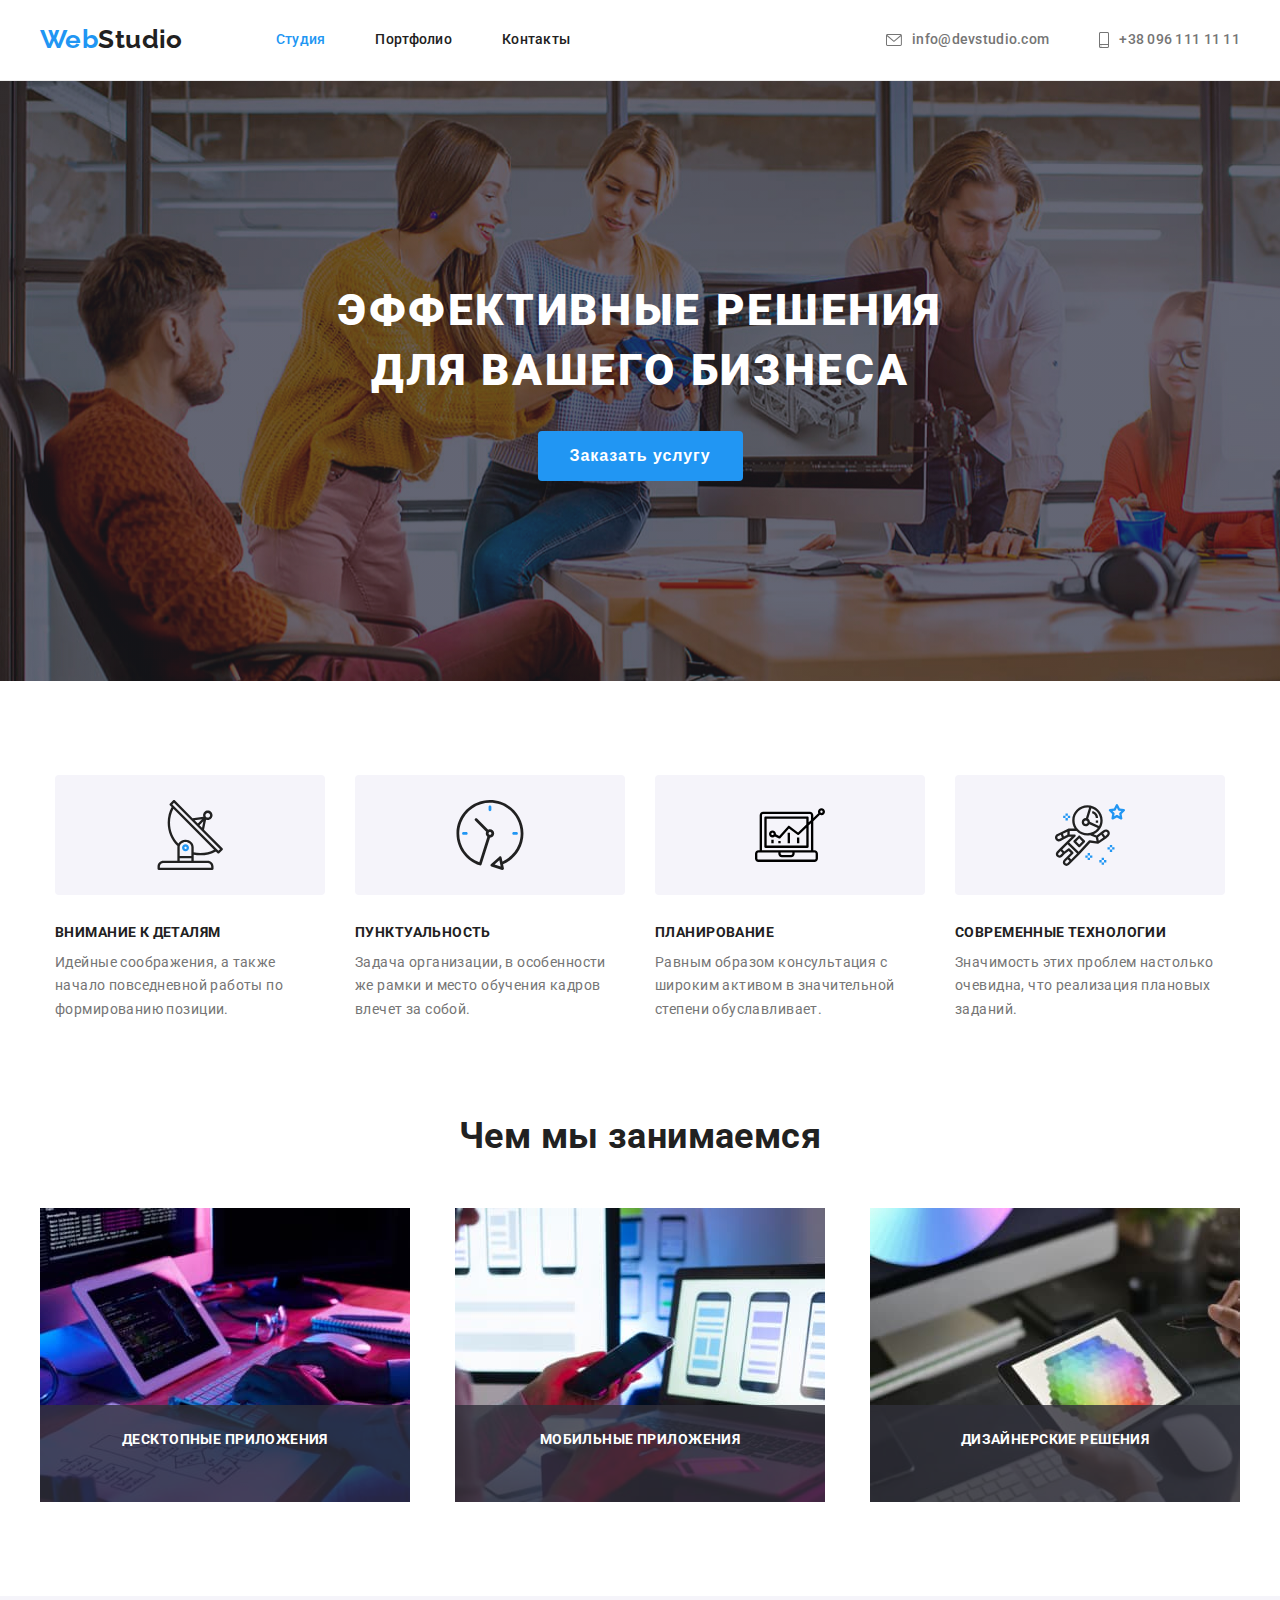
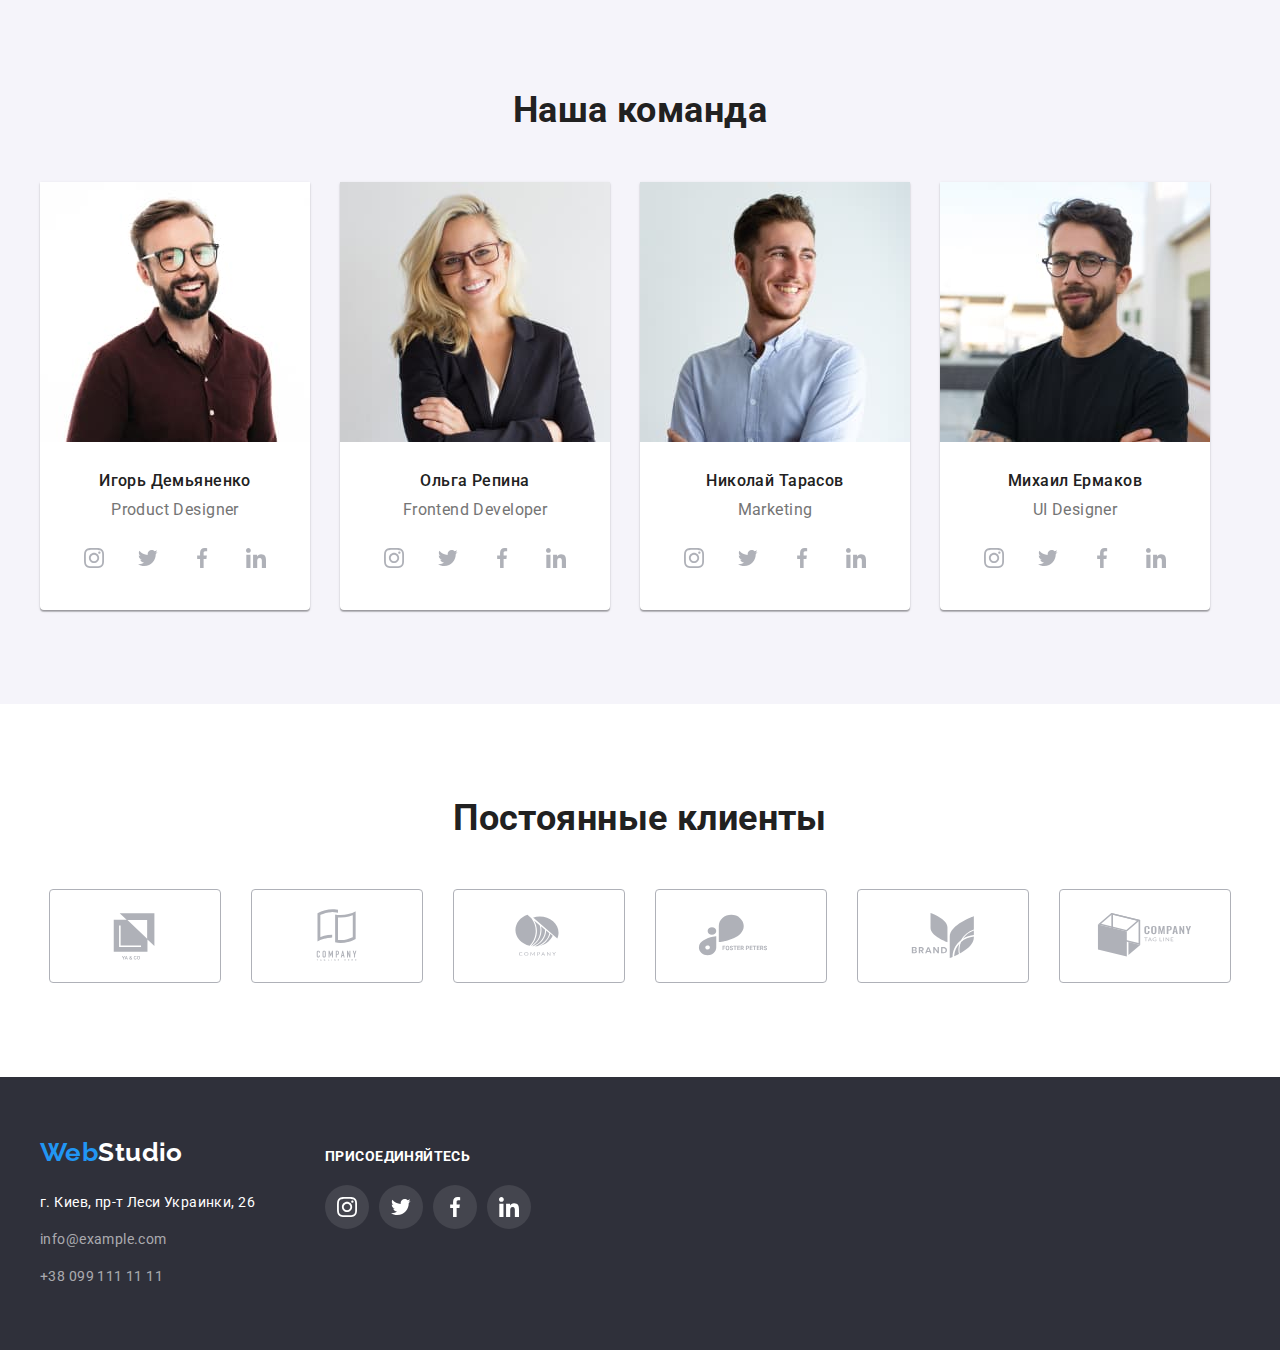
==== index.html @ e96401ce "modal+" ====
<!DOCTYPE html>
<html lang="ru">
  <head>
    <meta charset="UTF-8" />
    <meta http-equiv="X-UA-Compatible" content="IE=edge" />
    <meta name="viewport" content="width=device-width, initial-scale=1.0" />
    <title>Студия</title>
    <link rel="preconnect" href="https://fonts.googleapis.com" />
    <link rel="preconnect" href="https://fonts.gstatic.com" crossorigin />
    <link
      href="https://fonts.googleapis.com/css2?family=Raleway:wght@700&family=Roboto:wght@400;500;700;900&display=swap"
      rel="stylesheet"
    />
    <link
      rel="stylesheet"
      href="https://cdnjs.cloudflare.com/ajax/libs/modern-normalize/1.1.0/modern-normalize.min.css"
      integrity="sha512-wpPYUAdjBVSE4KJnH1VR1HeZfpl1ub8YT/NKx4PuQ5NmX2tKuGu6U/JRp5y+Y8XG2tV+wKQpNHVUX03MfMFn9Q=="
      crossorigin="anonymous"
      referrerpolicy="no-referrer"
    />
    <link rel="stylesheet" href="./css/styles.css" />
  </head>
  <body>
    <!-- шапка сайта -->

    <header class="header">
      <div class="container">
        <nav class="main-nav">
          <a href="index.html" class="logo-header"
            >Web<span class="slogo">Studio</span></a
          >
          <ul class="site-nav">
            <li class="item">
              <a href="index.html" class="link current">Студия</a>
            </li>
            <li class="item">
              <a href="portfolio.html" class="link">Портфолио</a>
            </li>
            <li class="item"><a href="#" class="link">Контакты</a></li>
          </ul>
          <ul class="auth-nav">
            <li class="item">
              <a href="mailto:info@devstudio.com" class="link">
                <svg class="mail-icon" width="16" height="12">
                  <use href="./images/symbol-defs.svg#icon-mail"></use>
                </svg>
                info@devstudio.com</a
              >
            </li>
            <li class="item">
              <a href="tel:+380961111111" class="link">
                <svg class="phone-icon" width="10" height="16">
                  <use href="./images/symbol-defs.svg#icon-phone"></use>
                </svg>
                +38 096 111 11 11</a
              >
            </li>
          </ul>
        </nav>
      </div>
    </header>

    <main>
      <!-- герой -->
      <section class="hero">
        <div class="container">
          <h1 class="hero-title">Эффективные решения для вашего бизнеса</h1>
          <button data-modal-open type="button" class="hero-button">Заказать услугу</button>
        </div>
      </section>
      <section class="section recital">
        <div class="container">
          <h2 hidden>Особенности</h2>
          <ul class="peculiarities">
            <li class="peculiarities-list">
              <div class="peculiarities-block">
                <div class="peculiarities-picture">
                  <svg class="peculiarities-icon" width="70" height="70">
                    <use href="./images/symbol-defs.svg#icon-antena"></use>
                  </svg>
                </div>
                <h3 class="section-features">Внимание к деталям</h3>
                <p class="features-description">
                  Идейные соображения, а также начало повседневной работы по
                  формированию позиции.
                </p>
              </div>
            </li>
            <li class="peculiarities-list">
              <div class="peculiarities-block">
                <div class="peculiarities-picture">
                  <svg class="peculiarities-icon" width="70" height="70">
                    <use href="./images/symbol-defs.svg#icon-clok"></use>
                  </svg>
                </div>
                <h3 class="section-features">Пунктуальность</h3>
                <p class="features-description">
                  Задача организации, в особенности же рамки и место обучения
                  кадров влечет за собой.
                </p>
              </div>
            </li>

            <li class="peculiarities-list">
              <div class="peculiarities-block">
                <div class="peculiarities-picture">
                  <svg class="peculiarities-icon" width="70" height="70">
                    <use href="./images/symbol-defs.svg#icon-diagram"></use>
                  </svg>
                </div>
                <h3 class="section-features">Планирование</h3>
                <p class="features-description">
                  Равным образом консультация с широким активом в значительной
                  степени обуславливает.
                </p>
              </div>
            </li>
            <li class="peculiarities-list">
              <div class="peculiarities-block">
                <div class="peculiarities-picture">
                  <svg class="peculiarities-icon" width="70" height="70">
                    <use href="./images/symbol-defs.svg#icon-astro"></use>
                  </svg>
                </div>
                <h3 class="section-features">Современные технологии</h3>
                <p class="features-description">
                  Значимость этих проблем настолько очевидна, что реализация
                  плановых заданий.
                </p>
              </div>
            </li>
          </ul>
        </div>
      </section>
      <section class="section">
        <div class="container">
          <h2 class="section-title">Чем мы занимаемся</h2>
          <ul class="work-examples">
            <div class="example-thumb">
              <li>
                <img
                  class="example-photo"
                  src="./images/dev1.jpg"
                  width="370"
                  alt="Программист пишет код"
                />
                <div class="example-block">
                  <p class="description">Десктопные приложения</p>
                </div>
              </li>
            </div>
            <div class="example-thumb">
              <li>
                <img
                  class="example-photo"
                  src="./images/dev2.jpg"
                  width="370"
                  alt="создание интерфейса"
                />
                <div class="example-block">
                  <p class="description">Мобильные приложения</p>
                </div>
              </li>
            </div>
            <div class="example-thumb">
            <li>
              <img
                class="example-photo"
                src="./images/dev3.jpg"
                width="370"
                alt="работа с цветом"
              />
               <div class="example-block">
                  <p class="description">Дизайнерские решения</p>
                </div>
              </li>
            </li>
            </div>
          </ul>
        </div>
      </section>
      <section class="section section-team">
        <div class="container">
          <h2 class="section-crew">Наша команда</h2>
          <ul class="team-crew">
            <li class="crew">
              <img
                class="example-photo"
                src="./images/t1.jpg"
                width="270"
                alt="фото игорь"
              />
              <h3 class="crew-title">Игорь Демьяненко</h3>
              <p class="crew-description">Product Designer</p>
              <div class="icon-media-list">
                <a href="#" class="media-icons">
                  <svg class="insta-icon" width="20" height="20">
                    <use href="./images/symbol-defs.svg#icon-insta"></use>
                  </svg>
                </a>
                <a href="#" class="media-icons">
                  <svg class="insta-icon" width="20" height="20">
                    <use href="./images/symbol-defs.svg#icon-twit"></use>
                  </svg>
                </a>
                <a href="#" class="media-icons">
                  <svg class="insta-icon" width="20" height="20">
                    <use href="./images/symbol-defs.svg#icon-face"></use>
                  </svg>
                </a>
                <a href="#" class="media-icons">
                  <svg class="insta-icon" width="20" height="20">
                    <use href="./images/symbol-defs.svg#icon-link"></use>
                  </svg>
                </a>
              </div>
            </li>
            <li class="crew">
              <img
                class="example-photo"
                src="./images/t2.jpg"
                width="270"
                alt="фото ольга"
              />
              <h3 class="crew-title">Ольга Репина</h3>
              <p class="crew-description">Frontend Developer</p>
              <div class="icon-media-list">
                <a href="#" class="media-icons">
                  <svg class="insta-icon" width="20" height="20">
                    <use href="./images/symbol-defs.svg#icon-insta"></use>
                  </svg>
                </a>
                <a href="#" class="media-icons">
                  <svg class="insta-icon" width="20" height="20">
                    <use href="./images/symbol-defs.svg#icon-twit"></use>
                  </svg>
                </a>
                <a href="#" class="media-icons">
                  <svg class="insta-icon" width="20" height="20">
                    <use href="./images/symbol-defs.svg#icon-face"></use>
                  </svg>
                </a>
                <a href="#" class="media-icons">
                  <svg class="insta-icon" width="20" height="20">
                    <use href="./images/symbol-defs.svg#icon-link"></use>
                  </svg>
                </a>
              </div>
            </li>
            <li class="crew">
              <img
                class="example-photo"
                src="./images/t3.jpg"
                width="270"
                alt="фото николай"
              />
              <h3 class="crew-title">Николай Тарасов</h3>
              <p class="crew-description">Marketing</p>
              <div class="icon-media-list">
                <a href="#" class="media-icons">
                  <svg class="insta-icon" width="20" height="20">
                    <use href="./images/symbol-defs.svg#icon-insta"></use>
                  </svg>
                </a>
                <a href="#" class="media-icons">
                  <svg class="insta-icon" width="20" height="20">
                    <use href="./images/symbol-defs.svg#icon-twit"></use>
                  </svg>
                </a>
                <a href="#" class="media-icons">
                  <svg class="insta-icon" width="20" height="20">
                    <use href="./images/symbol-defs.svg#icon-face"></use>
                  </svg>
                </a>
                <a href="#" class="media-icons">
                  <svg class="insta-icon" width="20" height="20">
                    <use href="./images/symbol-defs.svg#icon-link"></use>
                  </svg>
                </a>
              </div>
            </li>
            <li class="crew">
              <img
                class="example-photo"
                src="./images/t4.jpg"
                width="270"
                alt="фото михаил"
              />
              <h3 class="crew-title">Михаил Ермаков</h3>
              <p class="crew-description">UI Designer</p>
              <div class="icon-media-list">
                <a href="#" class="media-icons">
                  <svg class="insta-icon" width="20" height="20">
                    <use href="./images/symbol-defs.svg#icon-insta"></use>
                  </svg>
                </a>
                <a href="#" class="media-icons">
                  <svg class="insta-icon" width="20" height="20">
                    <use href="./images/symbol-defs.svg#icon-twit"></use>
                  </svg>
                </a>
                <a href="#" class="media-icons">
                  <svg class="insta-icon" width="20" height="20">
                    <use href="./images/symbol-defs.svg#icon-face"></use>
                  </svg>
                </a>
                <a href="#" class="media-icons">
                  <svg class="insta-icon" width="20" height="20">
                    <use href="./images/symbol-defs.svg#icon-link"></use>
                  </svg>
                </a>
              </div>
            </li>
          </ul>
        </div>
      </section>
      <section class="section">
        <div class="container">
          <h2 class="section-loyal">Постоянные клиенты</h2>
          <ul class="loyal-list">
            <li class="loyal-list-item">
              <a class="loyal-link" href="#">
                <svg class="loyal-icon" width="106" height="60">
                  <use href="./images/symbol-defs.svg#icon-yako"></use>
                </svg>
              </a>
            </li>
            <li class="loyal-list-item">
              <a class="loyal-link" href=""
                ><svg class="loyal-icon" width="106" height="60">
                  <use href="./images/symbol-defs.svg#icon-win"></use>
                </svg>
              </a>
            </li>
            <li class="loyal-list-item">
              <a class="loyal-link" href=""
                ><svg class="loyal-icon" width="106" height="60">
                  <use href="./images/symbol-defs.svg#icon-company"></use>
                </svg>
              </a>
            </li>
            <li class="loyal-list-item">
              <a class="loyal-link" href=""
                ><svg class="loyal-icon" width="106" height="60">
                  <use href="./images/symbol-defs.svg#icon-foster"></use>
                </svg>
              </a>
            </li>
            <li class="loyal-list-item">
              <a class="loyal-link" href=""
                ><svg class="loyal-icon" width="106" height="60">
                  <use href="./images/symbol-defs.svg#icon-brand"></use>
                </svg>
              </a>
            </li>
            <li class="loyal-list-item">
              <a class="loyal-link" href=""
                ><svg class="loyal-icon" width="106" height="60">
                  <use href="./images/symbol-defs.svg#icon-box"></use>
                </svg>
              </a>
            </li>
          </ul>
        </div>
      </section>
    </main>
    <footer class="underground">
      <div class="container main-footer">
        <div class="main-adress">
          <a href="#" class="logo-footer"
            >Web<span class="slogo-footer">Studio</span></a
          >
          <address>
            <ul class="adress-list">
              <li class="footer-contact">
                <a
                  href="https://goo.gl/maps/kv4M4T3cow1a3KDr5"
                  class="footeradress"
                  >г. Киев, пр-т Леси Украинки, 26</a
                >
              </li>
              <li class="footer-contact">
                <a href="mailto:info@example.com" class="footermail"
                  >info@example.com</a
                >
              </li>
              <li class="footer-contact">
                <a href="tel:+380991111111" class="footerphone"
                  >+38 099 111 11 11</a
                >
              </li>
            </ul>
          </address>
        </div>
        <div class="social-link-footer">
          <h2 class="footer-social-title">присоединяйтесь</h2>
          <ul class="footer-social-list">
            <li class="footer-social-item">
              <a class="footer-social-link" href="#">
                <svg class="footer-social-icon" width="20" height="20">
                  <use href="./images/symbol-defs.svg#icon-insta"></use>
                </svg>
              </a>
            </li>
            <li class="footer-social-item">
              <a class="footer-social-link" href="#">
                <svg class="footer-social-icon" width="20" height="20">
                  <use href="./images/symbol-defs.svg#icon-twit"></use>
                </svg>
              </a>
            </li>
            <li class="footer-social-item">
              <a class="footer-social-link" href="#">
                <svg class="footer-social-icon" width="20" height="20">
                  <use href="./images/symbol-defs.svg#icon-face"></use>
                </svg>
              </a>
            </li>
            <li class="footer-social-item">
              <a class="footer-social-link" href="#">
                <svg class="footer-social-icon" width="20" height="20">
                  <use href="./images/symbol-defs.svg#icon-link"></use>
                </svg>
              </a>
            </li>
          </ul>
        </div>
      </div>
    </footer>
    <div class="backdrop is-hidden" data-modal>
      <div class="modal">
       <button class="modal-close" type="button" data-modal-close>
          <svg class="close-icon" width="18" height="18">
          <use href="./images/symbol-defs.svg#icon-close" ></use>
        </svg>
       </button>
       <img src="./images/pg.png" alt="">
      </div>
    </div>
    <script src="./js/modal.js"></script>
  </body>
</html>

<a href=""></a>
---- css/styles.css ----
:root {
    --main-color: #757575;
    --sec-color: #212121;
    --accent-color: #2196F3;
    --white-color: #FFFFFF;
    --main-bg-color: #E5E5E5;
    --bc-team: #F5F4FA;
    --footer-contact: rgba(255, 255, 255, 0.6);
    --herofooter-back-color: #2F303A;
    --hero-bgc: #2F303A;
    --second-blue-color: #188CE8;
    --header-border-color: #ECECEC;
    --backdrop-color: rgba(0, 0, 0, 0.2);


}

body {

    background-color: var(--white-color);
    color: var(--main-color);
    font-family: Roboto, sans-serif;
    letter-spacing: 0.03em;
    font-size: 14px;
    margin: 0;
}


h1,
h2,
h3,
h4,
p,
ul {
    margin: 0;
    padding: 0;
}

img {
    display: block;
    max-width: 100%;
    height: auto;
}



.container {
    max-width: 1200px;
    margin-left: auto;
    margin-right: auto;
    /* outline: 1px solid red; */
    padding-left: 15px;
    padding-right: 15px;



}

/* header */

.main-nav {
    align-items: center;
    display: flex;
}

.header {
    border-bottom: 1px solid var(--header-border-color);

    margin-left: auto;
    margin-right: auto;

}

.logo-header {
    color: var(--accent-color);
    text-decoration: none;
    font-family: 'Raleway';
    font-weight: 700;
    font-size: 26px;
    line-height: 1.19;
    padding-top: 24px;
    padding-bottom: 25px;
}

.slogo {
    color: var(--sec-color);

    font-family: 'Raleway';
    font-weight: 700;
    font-size: 26px;
    line-height: 1.19px;
}

/* site navigation */
.site-nav {
    display: flex;
    list-style: none;
    margin-left: 93px;
    padding-left: 0;
}

.site-nav .link {
    display: block;
    padding-top: 32px;
    padding-bottom: 32px;

    color: var(--sec-color);
    text-decoration: none;
    font-weight: 500;
    line-height: 1.14;
    letter-spacing: 0.02em;

}

.site-nav .item+.item {
    margin-left: 50px;
}

.site-nav .link:hover,
.site-nav .link:focus {
    color: var(--accent-color);
}

.site-nav .link.current {
    color: var(--accent-color);
}

/* site authentication */
.auth-nav {
    display: flex;
    list-style: none;
    margin-left: auto;

}

.auth-nav .item+.item {
    margin-left: 50px;
}

.auth-nav .link {
    display: block;
    padding-top: 32px;
    padding-bottom: 32px;

    color: var(--main-color);
    text-decoration: none;
    font-weight: 500;
    line-height: 1.14;
    letter-spacing: 0.02em;
    display: flex;
    align-items: center;
    justify-content: center;
}

.mail-icon {
    margin-right: 10px;
    fill: currentColor;
}

.phone-icon {
    margin-right: 10px;
    fill: currentColor;

}

.auth-nav .link:hover,
.auth-nav .link:focus {
    color: var(--accent-color);
}

/* hero */
.hero {
    background-color: var(--hero-bgc);
    background-image: linear-gradient(rgba(47, 48, 58, 0.4), rgba(47, 48, 58, 0.4)), url("../images/heropic.jpg");
    padding-top: 200px;
    padding-bottom: 200px;
    text-align: center;
    max-width: 1600px;
    margin-left: auto;
    margin-right: auto;

}

.hero-title {
    color: var(--white-color);
    font-weight: 900;
    font-size: 44px;
    line-height: 1.36;
    letter-spacing: 0.06em;
    text-transform: uppercase;
    max-width: 696px;
    margin-bottom: 30px;
    margin-left: auto;
    margin-right: auto;
    text-align: center;


}

.hero-button {
    color: var(--white-color);
    background-color: var(--accent-color);
    font-weight: 700;
    font-size: 16px;
    line-height: 1.87;
    letter-spacing: 0.06em;
    cursor: pointer;
    padding-top: 10px;
    padding-bottom: 10px;
    padding-left: 32px;
    padding-right: 32px;
    border-radius: 4px;
    border: none;


}

.hero-button:hover,
.hero-button:focus {
    background-color: var(--second-blue-color);
}

/* sections h2 h3 */
.section {
    padding-top: 94px;
    padding-bottom: 94px;
}

.peculiarities-list:not(:last-child) {
    margin-right: 30px;
}

.peculiarities {
    display: flex;
    justify-content: center;
    padding-left: 0;


}

.peculiarities-picture {
    width: 270px;
    height: 120px;
    background-color: rgba(245, 244, 250, 1);
    border-radius: 4px;
    margin-bottom: 30px;
    display: flex;
    justify-content: center;
    align-items: center;
}

.recital {
    padding-bottom: 0;
}

.section-features {
    color: var(--sec-color);
    font-weight: 700;
    line-height: 1.14;
    text-transform: uppercase;
    font-size: inherit;
    margin-bottom: 10px;
    margin-top: 0;
}

.section .features-description {
    line-height: 1.71;
    margin-top: 0;

}

.peculiarities {
    list-style: none;
}

.peculiarities-block {
    display: flex;
    flex-direction: column;
    width: 270px;
}

/* од размеры */

.example-thumb {
    position: relative;
}

.example-block {
    position: absolute;
    bottom: 0;
    width: 100%;
    height: 70px;
    background-color: rgba(47, 48, 58, 0.8);
    padding-top: 27px;

}

.description {

    color: var(--white-color);
    font-weight: 700;
    line-height: 1.14;
    text-align: center;
    text-transform: uppercase;
    text-align: center;
}

.section-title {
    color: var(--sec-color);
    font-weight: 700;
    font-size: 36px;
    line-height: 1.16;
    text-align: center;
    margin-bottom: 50px;
}

.work-examples {
    list-style: none;
    display: flex;
    justify-content: space-between;
    padding-left: 0;
    align-items: center;
    padding-left: 0;

}

/* секция команды */
.section-team {
    background-color: var(--bc-team);
    max-width: 1600px;
    margin-left: auto;
    margin-right: auto;

}

.crew {
    background-color: var(--white-color);
    border-radius: 0px 0px 4px 4px;
    box-shadow: 0px 1px 3px rgba(0, 0, 0, 0.12),
        0px 1px 1px rgba(0, 0, 0, 0.14),
        0px 2px 1px rgba(0, 0, 0, 0.2);

}

.team-crew {
    list-style: none;
    display: flex;
    padding-left: 0;

}

.section-crew {
    color: var(--sec-color);
    font-weight: 700;
    font-size: 36px;
    line-height: 1.16;
    text-align: center;
    margin-bottom: 50px;

}

.section-team .crew-title {
    color: var(--sec-color);
    font-weight: 500;
    font-size: 16px;
    line-height: 1.18;
    text-align: center;
    margin-top: 30px;
    margin-bottom: 10px;
}

.section-team .crew-description {
    font-size: 16px;
    line-height: 1.18;
    text-align: center;
    margin-bottom: 16px;
}

.crew:not(:last-child) {
    margin-right: 30px;
}

.icon-media-list {
    display: flex;
    align-items: center;
    justify-content: center;
    margin-bottom: 30px;

}

.media-icons:not(:last-child) {
    margin-right: 10px;

}

.icon-media-list .media-icons {
    width: 44px;
    height: 44px;

    display: flex;
    align-items: center;
    justify-content: center;
    border-radius: 50%;
    color: rgba(175, 177, 184, 1);
}

.media-icons:hover,
.media-icons:focus {
    background-color: var(--accent-color);
    color: var(--white-color);
}

.media-icons .insta-icon {
    fill: currentColor;
}

/* loyal clients sections */
.section-loyal {
    color: var(--sec-color);
    font-weight: 700;
    font-size: 36px;
    line-height: 1.16;
    text-align: center;
    margin-bottom: 50px;

}

.loyal-list {
    display: flex;
    justify-content: center;
    list-style: none;
    text-align: center;

}

.loyal-list:hover,
.loyal-list:focus {
    color: var(--accent-color);
}

.loyal-link {
    width: 170px;
    height: 92px;
    border-radius: 4px;
    border: 1px solid #AFB1B8;
    display: flex;
    align-items: center;
    justify-content: center;

}

.loyal-list-item:not(:last-child) {
    margin-right: 30px;

}

.loyal-link .loyal-icon {
    fill: currentColor;
}

.loyal-link {
    color: rgba(175, 177, 184, 1);
}

.loyal-link:hover,
.loyal-link:focus {
    color: var(--accent-color);
    border: 1px solid var(--accent-color);

}

/* footer */
.underground {
    max-width: 1600px;
    margin-left: auto;
    margin-right: auto;
}

.footer-social-icon {
    fill: currentColor;

}

.footer-social-item:not(:last-child) {
    margin-right: 10px;
}


.footer-social-list {
    display: flex;
    list-style: none;
}

.footer-social-list .footer-social-link {

    transition: 250ms cubic-bezier(0.4, 0, 0.2, 1);

    width: 44px;
    height: 44px;
    background-color: rgba(255, 255, 255, 0.1);
    display: flex;

    align-items: center;
    justify-content: center;
    border-radius: 50%;
    color: var(--white-color);
    max-width: 1600px;

}

.footer-social-link:hover {
    background-color: var(--accent-color);

}

.footer-social-title {
    font-weight: 700;
    font-size: 14px;
    line-height: 1.14;
    text-transform: uppercase;
    color: var(--white-color);
    margin-bottom: 20px;
}

.main-adress {
    margin-right: 70px;
}

.main-footer {
    display: flex;
    align-items: baseline;
}

.underground {
    padding: 60px 0;
}

.logo-footer {
    color: var(--accent-color);
    text-decoration: none;
    font-family: 'Raleway';
    font-weight: 700;
    font-size: 26px;
    line-height: 1.19;


}

.footer-contact:not(:first-child) {
    margin-top: 9px;
}

.adress-list {
    list-style: none;
    line-height: 1.71;
    margin-top: 20px;

}

.slogo-footer {
    color: var(--white-color);
}


.footer-contact .footeradress {
    color: var(--white-color);
    line-height: 2;
    text-decoration: none;
    font-style: normal;
}

.footeradress:hover,
.footeradress:focus {
    color: var(--accent-color);
}

.footer-contact .footermail {
    line-height: 2;
    text-decoration: none;
    color: var(--footer-contact);
    font-style: normal;
}

.footermail:hover,
.footermail:focus {
    color: var(--accent-color);
}

.footer-contact .footerphone {
    color: var(--footer-contact);
    line-height: 2;
    text-decoration: none;
    font-style: normal;
}

.footerphone:hover,
.footerphone:focus {
    color: var(--accent-color);
}

.underground {
    background-color: var(--hero-bgc);
}

/* portfolio */

.button-list .button+.button {
    margin-left: 8px;

}

.button-list .button-title {
    color: var(--sec-color);
    background-color: var(--bc-team);
    font-family: 'Roboto';
    font-style: normal;
    font-weight: 500;
    font-size: 16px;
    line-height: 1.62;
    text-align: center;
    cursor: pointer;
    border-radius: 4px;
    padding-top: 6px;
    padding-bottom: 6px;
    padding-left: 22px;
    padding-right: 22px;
    letter-spacing: 0.03em;
    border: none;
}

.button-list {
    justify-content: center;
    list-style: none;
    display: flex;
    padding-left: 0;
    margin-bottom: 50px;
}

.button-list .button-title:hover,
.button-list .button-title:focus {
    background-color: var(--accent-color);
    color: var(--white-color);
}

/* examples */

.example-title {
    color: var(--sec-color);
    font-weight: 700;
    font-size: 18px;
    line-height: 2;
    letter-spacing: 0.06em;
    margin-bottom: 4px;
}

.example-descritrion {
    font-size: 16px;
    line-height: 1.87;
    color: var(--main-color)
}

.card-list {
    background-color: var(--white-color);
    list-style: none;
    /* border: 1px solid #EEEEEE; */
}

.card-link {
    text-decoration: none;
}

.card-list {
    display: flex;
    flex-wrap: wrap;
    margin-left: -30px;
    margin-top: -30px;

}

.card {
    flex-basis: calc((100% - 90px) / 3);
    margin-left: 30px;
    margin-top: 30px;

}

.card-block {
    padding: 20px 24px;
    border-left: 1px solid #EEEEEE;
    border-right: 1px solid #EEEEEE;
    border-bottom: 1px solid #EEEEEE;
}

.card-link:hover,
.card-link:focus {
    display: block;
    box-shadow: 0px 1px 1px rgba(0, 0, 0, 0.12),
        0px 4px 4px rgba(0, 0, 0, 0.06),
        1px 4px 6px rgba(0, 0, 0, 0.16);
}


/* MODAL WINDOW */

.backdrop {
    position: fixed;
    top: 0;
    left: 0;
    width: 100%;
    height: 100%;
    background-color: var(--backdrop-color);
}

.backdrop.is-hidden {
    opacity: 0;
    pointer-events: none;
}

.modal {
    position: absolute;

    width: 528px;
    height: 581px;

    background-image: url("./images/pg.png");
    border-radius: 4px;
    box-shadow: 0px 1px 3px rgba(0, 0, 0, 0.12), 0px 1px 1px rgba(0, 0, 0, 0.14), 0px 2px 1px rgba(0, 0, 0, 0.2);

    top: 50%;
    left: 50%;
    transform: translate(-50%, -50%);

}

.modal-close {
    position: absolute;
    top: 8px;
    right: 8px;

    display: flex;
    justify-content: center;
    align-items: center;
    padding: 0;

    width: 30px;
    height: 30px;
    border-radius: 50%;

    background: var(--white-color);
    border: 1px solid rgba(0, 0, 0, 0.1);
    cursor: pointer;
}
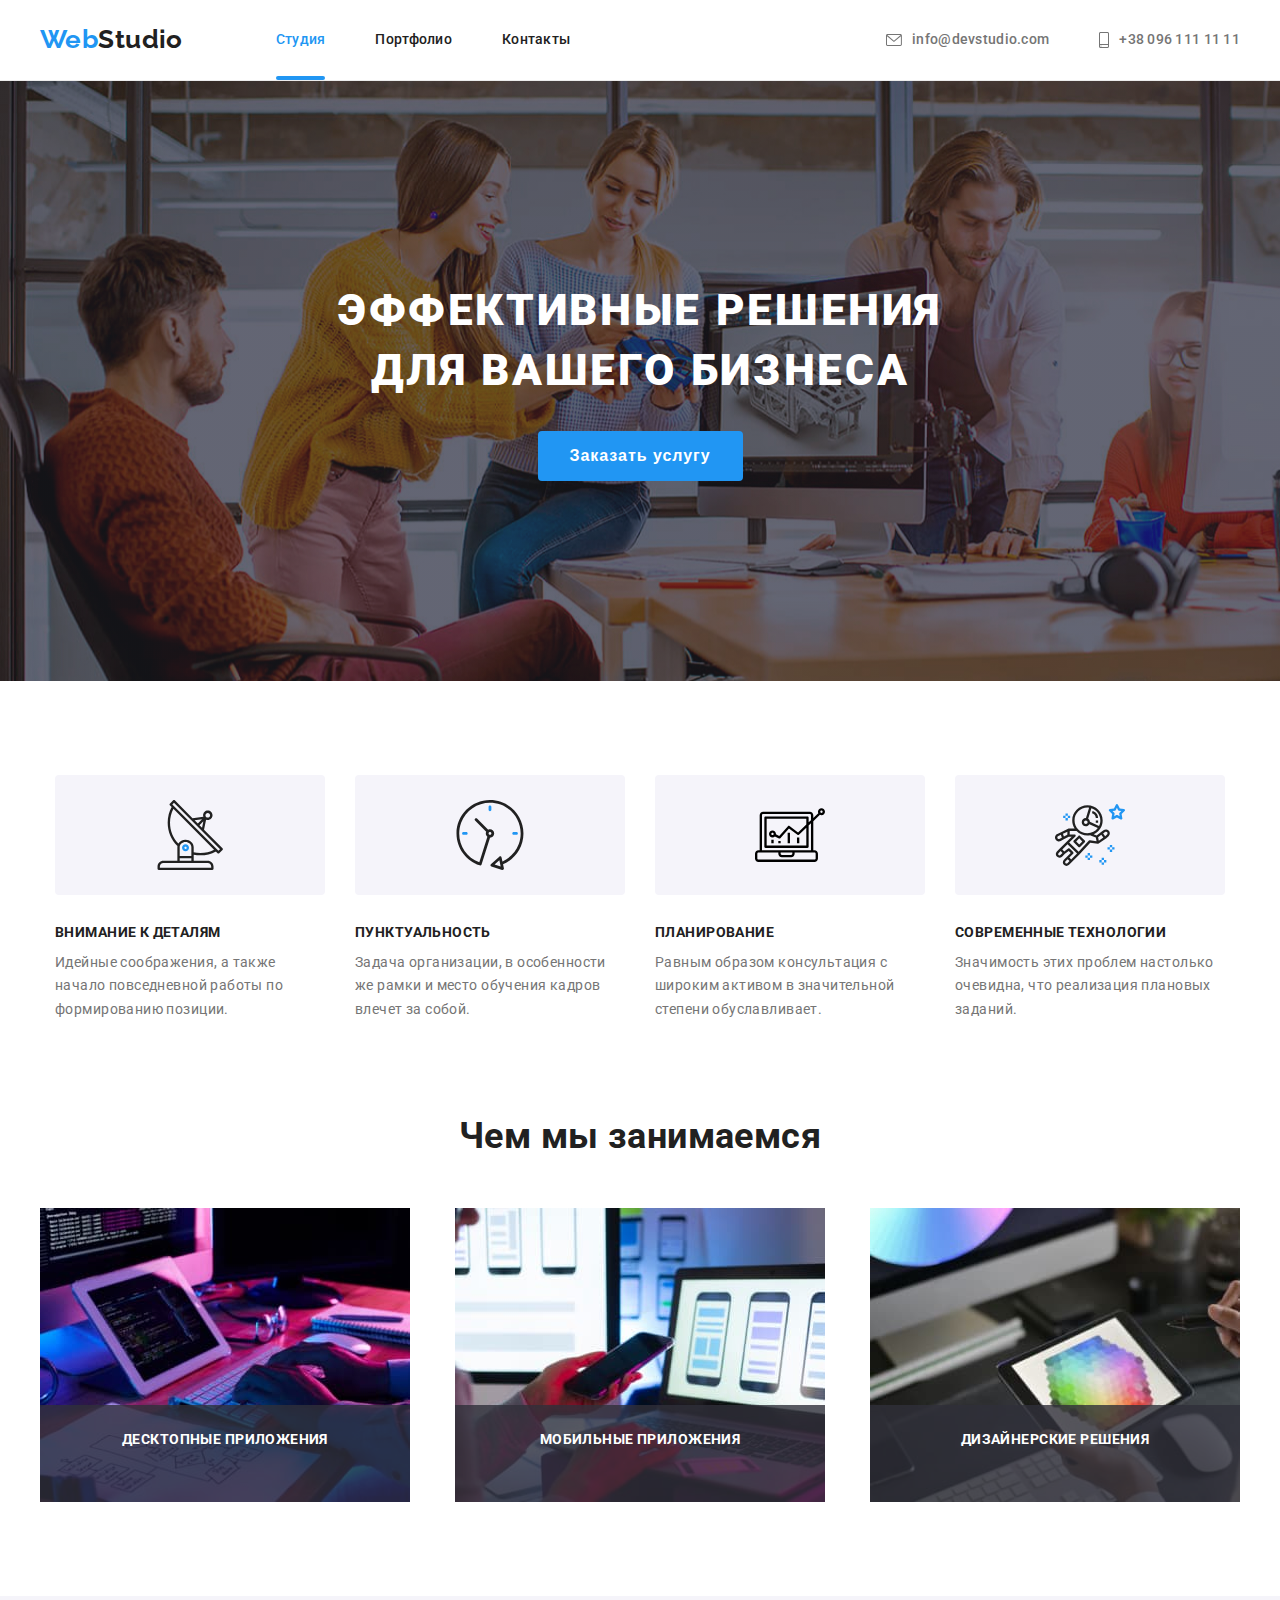
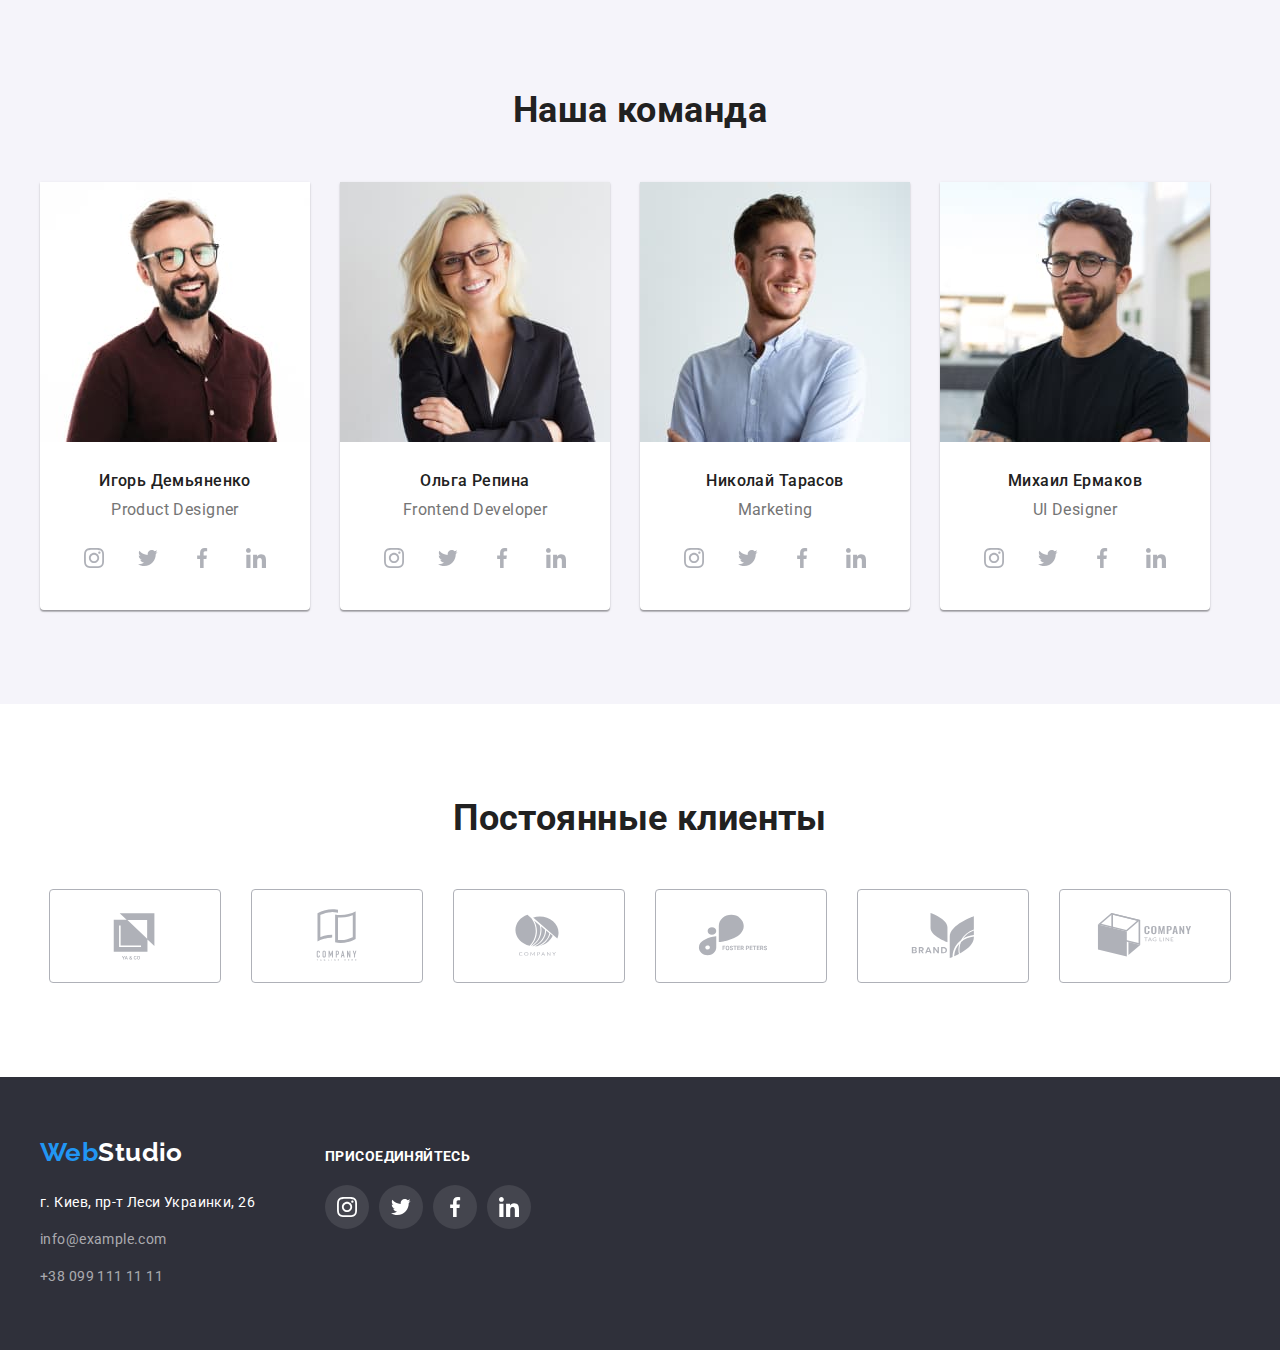
==== commit df5a0b2f: "." ====
--- a/index.html
+++ b/index.html
@@ -434,11 +434,9 @@
           <use href="./images/symbol-defs.svg#icon-close" ></use>
         </svg>
        </button>
-       <img src="./images/pg.png" alt="">
+       
       </div>
     </div>
     <script src="./js/modal.js"></script>
   </body>
 </html>
-
-<a href=""></a>
--- a/css/styles.css
+++ b/css/styles.css
@@ -109,8 +109,26 @@
     font-weight: 500;
     line-height: 1.14;
     letter-spacing: 0.02em;
-
-}
+    transition: color 250ms cubic-bezier(0.4, 0, 0.2, 1);
+}
+.site-nav .current{
+    color: var(--accent-color);
+    position: relative;
+
+}
+.site-nav .current::after{
+    content: '';
+    position: absolute;
+    left: 0;
+    bottom: 0;
+    width: 100%;
+    height: 4px;
+    background: var(--accent-color);
+    border-radius: 2px;
+   
+}
+
+
 
 .site-nav .item+.item {
     margin-left: 50px;
@@ -150,6 +168,8 @@
     display: flex;
     align-items: center;
     justify-content: center;
+    transition: color 250ms cubic-bezier(0.4, 0, 0.2, 1);
+
 }
 
 .mail-icon {
@@ -211,6 +231,7 @@
     padding-right: 32px;
     border-radius: 4px;
     border: none;
+    transition: background-color 250ms cubic-bezier(0.4, 0, 0.2, 1);
 
 
 }
@@ -402,6 +423,8 @@
     justify-content: center;
     border-radius: 50%;
     color: rgba(175, 177, 184, 1);
+    transition: color 250ms cubic-bezier(0.4, 0, 0.2, 1),
+        background-color 250ms cubic-bezier(0.4, 0, 0.2, 1);
 }
 
 .media-icons:hover,
@@ -446,6 +469,9 @@
     display: flex;
     align-items: center;
     justify-content: center;
+    transition:color 250ms cubic-bezier(0.4, 0, 0.2, 1),
+        background-color 250ms cubic-bezier(0.4, 0, 0.2, 1);
+    
 
 }
 
@@ -456,6 +482,7 @@
 
 .loyal-link .loyal-icon {
     fill: currentColor;
+    
 }
 
 .loyal-link {
@@ -478,6 +505,7 @@
 
 .footer-social-icon {
     fill: currentColor;
+   
 
 }
 
@@ -493,7 +521,8 @@
 
 .footer-social-list .footer-social-link {
 
-    transition: 250ms cubic-bezier(0.4, 0, 0.2, 1);
+    transition: background-color 250ms cubic-bezier(0.4, 0, 0.2, 1);
+            
 
     width: 44px;
     height: 44px;
@@ -554,6 +583,7 @@
     list-style: none;
     line-height: 1.71;
     margin-top: 20px;
+    
 
 }
 
@@ -567,6 +597,7 @@
     line-height: 2;
     text-decoration: none;
     font-style: normal;
+    transition: color 250ms cubic-bezier(0.4, 0, 0.2, 1);
 }
 
 .footeradress:hover,
@@ -579,6 +610,7 @@
     text-decoration: none;
     color: var(--footer-contact);
     font-style: normal;
+    transition: color 250ms cubic-bezier(0.4, 0, 0.2, 1);
 }
 
 .footermail:hover,
@@ -591,6 +623,7 @@
     line-height: 2;
     text-decoration: none;
     font-style: normal;
+    transition: color 250ms cubic-bezier(0.4, 0, 0.2, 1);
 }
 
 .footerphone:hover,
@@ -626,6 +659,8 @@
     padding-right: 22px;
     letter-spacing: 0.03em;
     border: none;
+    transition: color 250ms cubic-bezier(0.4, 0, 0.2, 1),
+            background-color 250ms cubic-bezier(0.4, 0, 0.2, 1);
 }
 
 .button-list {
@@ -667,6 +702,7 @@
 
 .card-link {
     text-decoration: none;
+    transition: box-shadow 250ms cubic-bezier(0.4, 0, 0.2, 1);
 }
 
 .card-list {
@@ -681,6 +717,7 @@
     flex-basis: calc((100% - 90px) / 3);
     margin-left: 30px;
     margin-top: 30px;
+    
 
 }
 
@@ -698,7 +735,30 @@
         0px 4px 4px rgba(0, 0, 0, 0.06),
         1px 4px 6px rgba(0, 0, 0, 0.16);
 }
-
+.card-thumb{
+    position: relative;
+    overflow: hidden;
+}
+.card-overlay{
+    position: absolute;
+    top:0;
+    left:0;
+    width: 100%;
+    height: 100%;
+    background-color: rgba(33, 150, 243, 0.9);
+    transform: translatey(100%);
+    transition: transform 250ms cubic-bezier(0.4, 0, 0.2, 1);
+    padding: 63px 24px;
+    font-size: 18px;
+    line-height: 1.55;
+    color: var(--white-color);
+    
+
+}
+.card-box:hover .card-overlay{
+    transform: translatey(0);
+
+}
 
 /* MODAL WINDOW */
 
@@ -709,6 +769,7 @@
     width: 100%;
     height: 100%;
     background-color: var(--backdrop-color);
+    transition: opacity 250ms cubic-bezier(0.4, 0, 0.2, 1), visibility 250ms cubic-bezier(0.4, 0, 0.2, 1);
 }
 
 .backdrop.is-hidden {
@@ -718,11 +779,11 @@
 
 .modal {
     position: absolute;
-
+    background-color: var(--white-color);
     width: 528px;
     height: 581px;
-
-    background-image: url("./images/pg.png");
+    
+
     border-radius: 4px;
     box-shadow: 0px 1px 3px rgba(0, 0, 0, 0.12), 0px 1px 1px rgba(0, 0, 0, 0.14), 0px 2px 1px rgba(0, 0, 0, 0.2);
 
@@ -749,4 +810,12 @@
     background: var(--white-color);
     border: 1px solid rgba(0, 0, 0, 0.1);
     cursor: pointer;
+   
+}
+.close-icon:hover{
+    fill: var(--accent-color);
+    transition: fill 250ms cubic-bezier(0.4, 0, 0.2, 1);
+}
+.close-icon{
+    transition: fill 250ms cubic-bezier(0.4, 0, 0.2, 1);
 }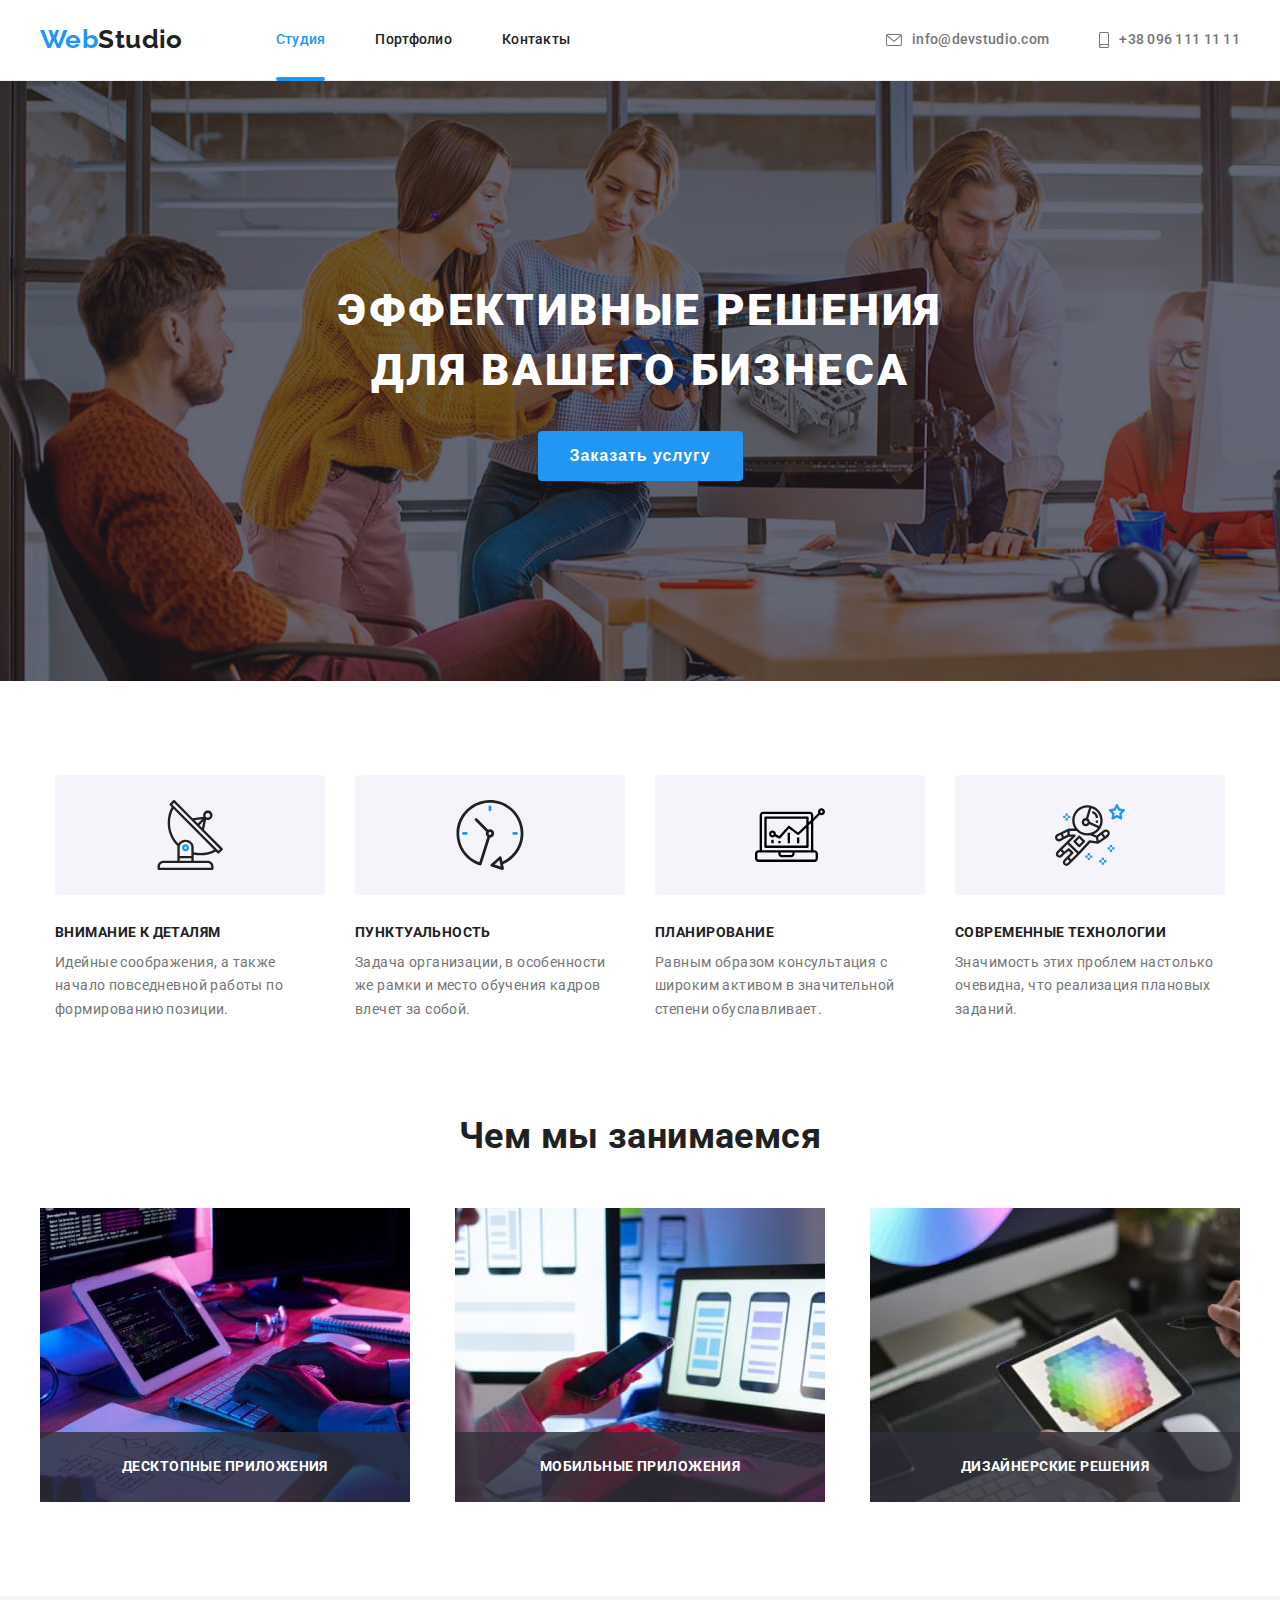
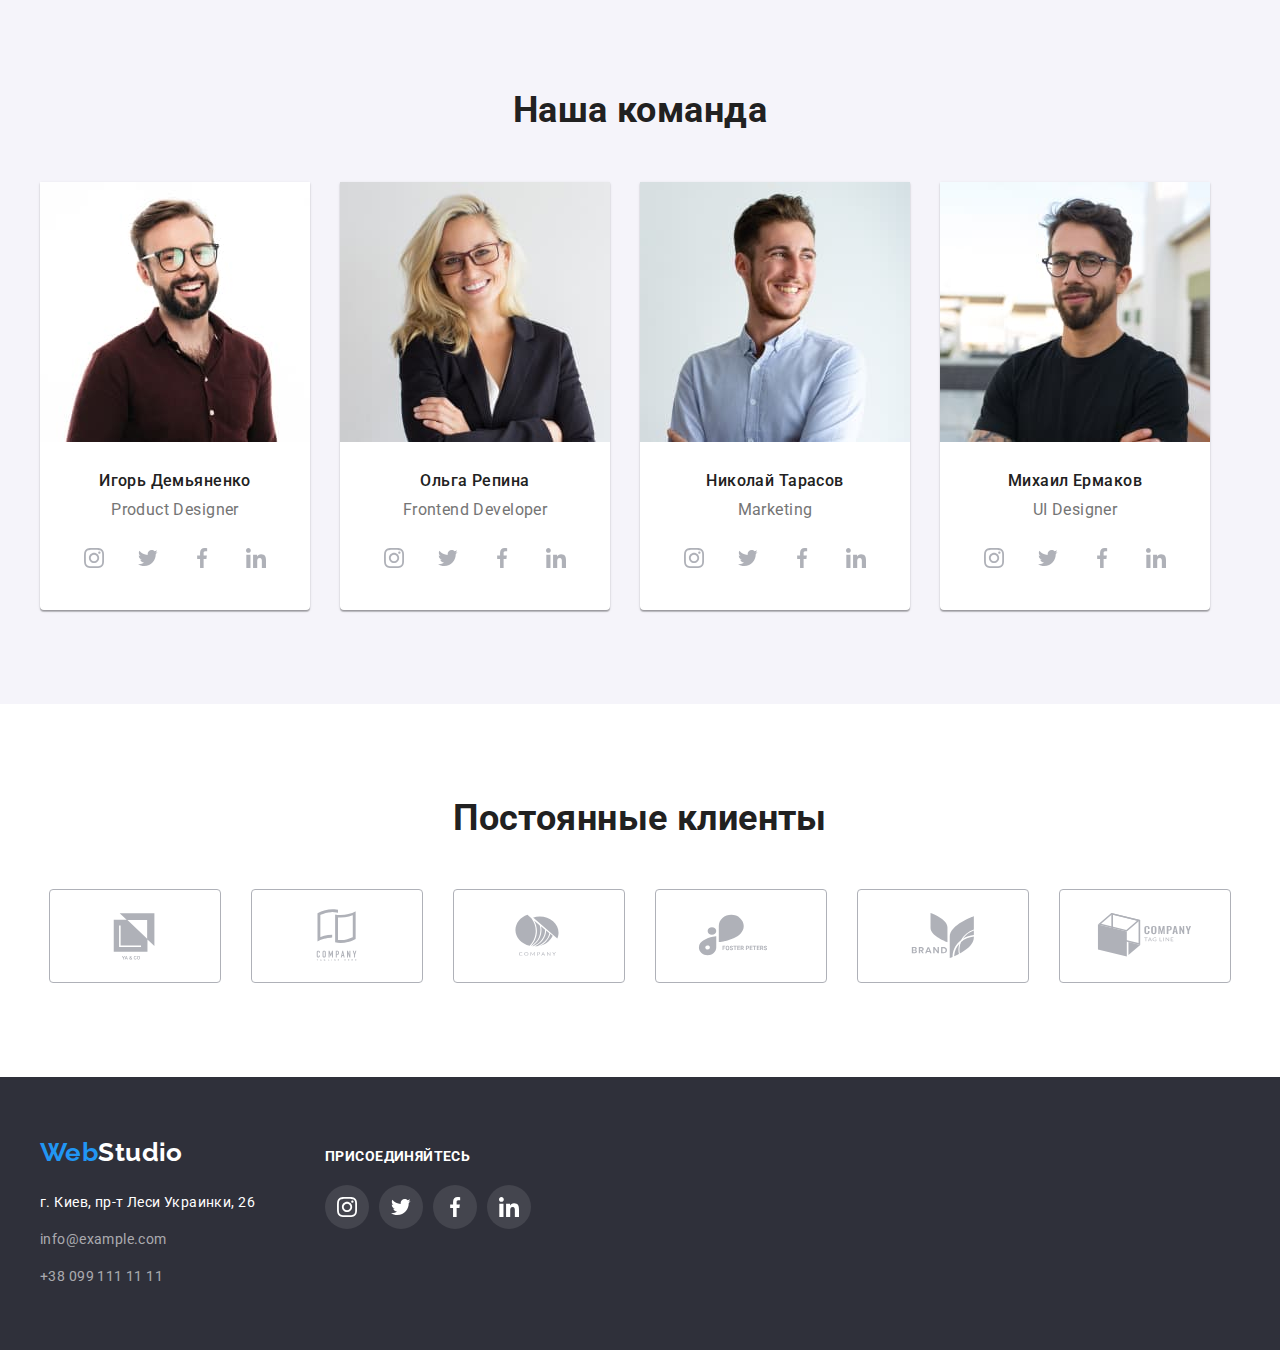
==== commit 96d63280: "." ====
--- a/index.html
+++ b/index.html
@@ -65,7 +65,9 @@
       <section class="hero">
         <div class="container">
           <h1 class="hero-title">Эффективные решения для вашего бизнеса</h1>
-          <button data-modal-open type="button" class="hero-button">Заказать услугу</button>
+          <button data-modal-open type="button" class="hero-button">
+            Заказать услугу
+          </button>
         </div>
       </section>
       <section class="section recital">
@@ -136,46 +138,42 @@
         <div class="container">
           <h2 class="section-title">Чем мы занимаемся</h2>
           <ul class="work-examples">
-            <div class="example-thumb">
-              <li>
+            <li>
+              <div class="example-thumb">
                 <img
                   class="example-photo"
                   src="./images/dev1.jpg"
                   width="370"
                   alt="Программист пишет код"
                 />
-                <div class="example-block">
-                  <p class="description">Десктопные приложения</p>
-                </div>
-              </li>
-            </div>
-            <div class="example-thumb">
-              <li>
+                <p class="description">Десктопные приложения</p>
+              </div>
+            </li>
+
+            <li>
+              <div class="example-thumb">
                 <img
                   class="example-photo"
                   src="./images/dev2.jpg"
                   width="370"
                   alt="создание интерфейса"
                 />
-                <div class="example-block">
-                  <p class="description">Мобильные приложения</p>
-                </div>
-              </li>
-            </div>
-            <div class="example-thumb">
+
+                <p class="description">Мобильные приложения</p>
+              </div>
+            </li>
+
             <li>
-              <img
-                class="example-photo"
-                src="./images/dev3.jpg"
-                width="370"
-                alt="работа с цветом"
-              />
-               <div class="example-block">
-                  <p class="description">Дизайнерские решения</p>
-                </div>
-              </li>
-            </li>
-            </div>
+              <div class="example-thumb">
+                <img
+                  class="example-photo"
+                  src="./images/dev3.jpg"
+                  width="370"
+                  alt="работа с цветом"
+                />
+                <p class="description">Дизайнерские решения</p>
+              </div>
+            </li>
           </ul>
         </div>
       </section>
@@ -429,12 +427,11 @@
     </footer>
     <div class="backdrop is-hidden" data-modal>
       <div class="modal">
-       <button class="modal-close" type="button" data-modal-close>
+        <button class="modal-close" type="button" data-modal-close>
           <svg class="close-icon" width="18" height="18">
-          <use href="./images/symbol-defs.svg#icon-close" ></use>
-        </svg>
-       </button>
-       
+            <use href="./images/symbol-defs.svg#icon-close"></use>
+          </svg>
+        </button>
       </div>
     </div>
     <script src="./js/modal.js"></script>
--- a/css/styles.css
+++ b/css/styles.css
@@ -120,12 +120,11 @@
     content: '';
     position: absolute;
     left: 0;
-    bottom: 0;
+    bottom: -1px;
     width: 100%;
     height: 4px;
     background: var(--accent-color);
     border-radius: 2px;
-   
 }
 
 
@@ -306,24 +305,22 @@
     position: relative;
 }
 
-.example-block {
+.description {
     position: absolute;
-    bottom: 0;
-    width: 100%;
-    height: 70px;
-    background-color: rgba(47, 48, 58, 0.8);
-    padding-top: 27px;
-
-}
-
-.description {
+        bottom: 0;
+        width: 100%;
+        height: 70px;
+        background-color: rgba(47, 48, 58, 0.8);
+        display: flex;
+        justify-content: center;
+        align-items: center;
 
     color: var(--white-color);
     font-weight: 700;
     line-height: 1.14;
-    text-align: center;
+    
     text-transform: uppercase;
-    text-align: center;
+    
 }
 
 .section-title {
